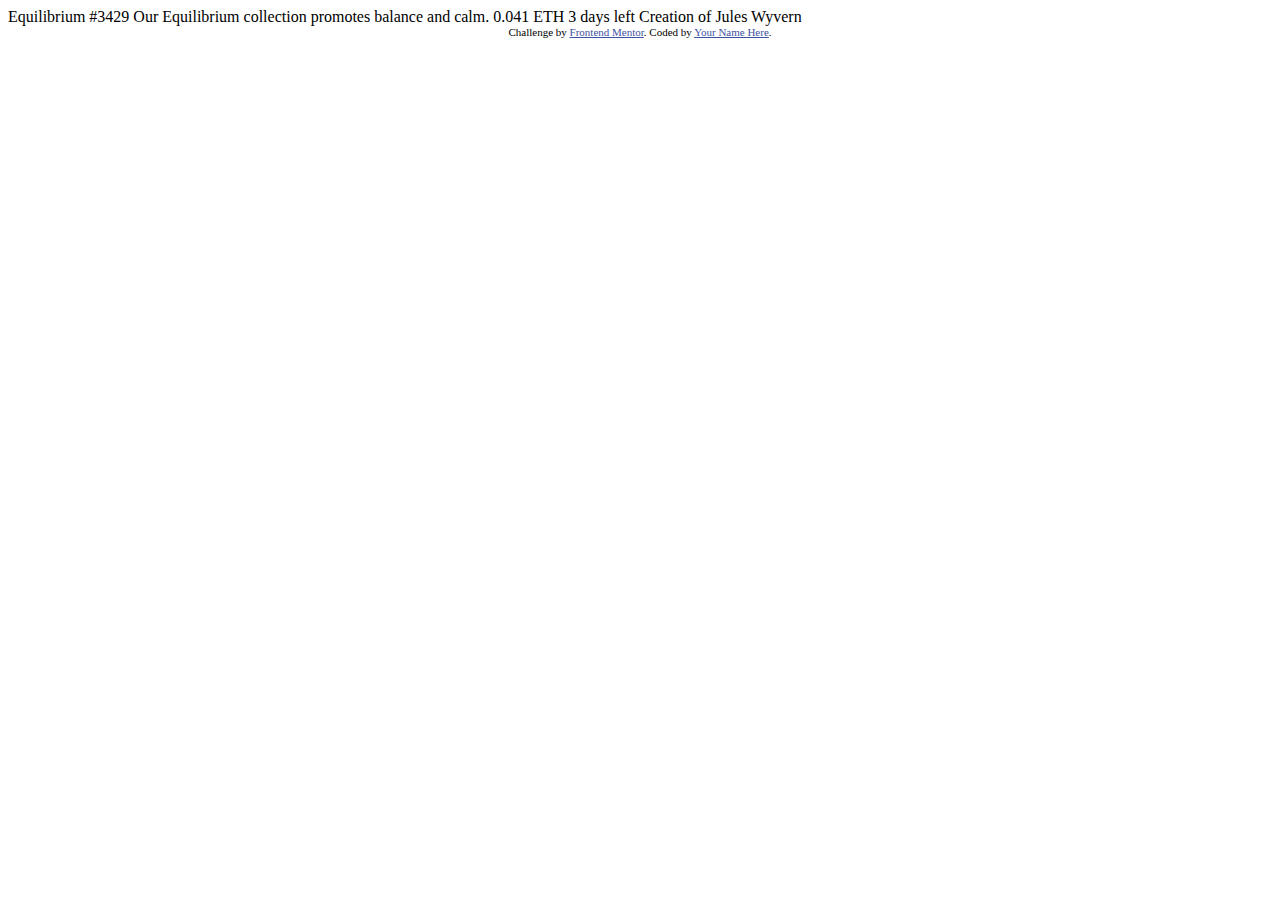
==== index.html @ 6b6db4e9 "init" ====
<!DOCTYPE html>
<html lang="en">
<head>
  <meta charset="UTF-8">
  <meta name="viewport" content="width=device-width, initial-scale=1.0"> <!-- displays site properly based on user's device -->

  <link rel="icon" type="image/png" sizes="32x32" href="./images/favicon-32x32.png">
  
  <title>Frontend Mentor | NFT preview card component</title>

  <!-- Feel free to remove these styles or customise in your own stylesheet 👍 -->
  <style>
    .attribution { font-size: 11px; text-align: center; }
    .attribution a { color: hsl(228, 45%, 44%); }
  </style>
</head>
<body>

  Equilibrium #3429

  Our Equilibrium collection promotes balance and calm.

  0.041 ETH
  3 days left
  
  Creation of Jules Wyvern

  <div class="attribution">
    Challenge by <a href="https://www.frontendmentor.io?ref=challenge" target="_blank">Frontend Mentor</a>. 
    Coded by <a href="#">Your Name Here</a>.
  </div>
</body>
</html>
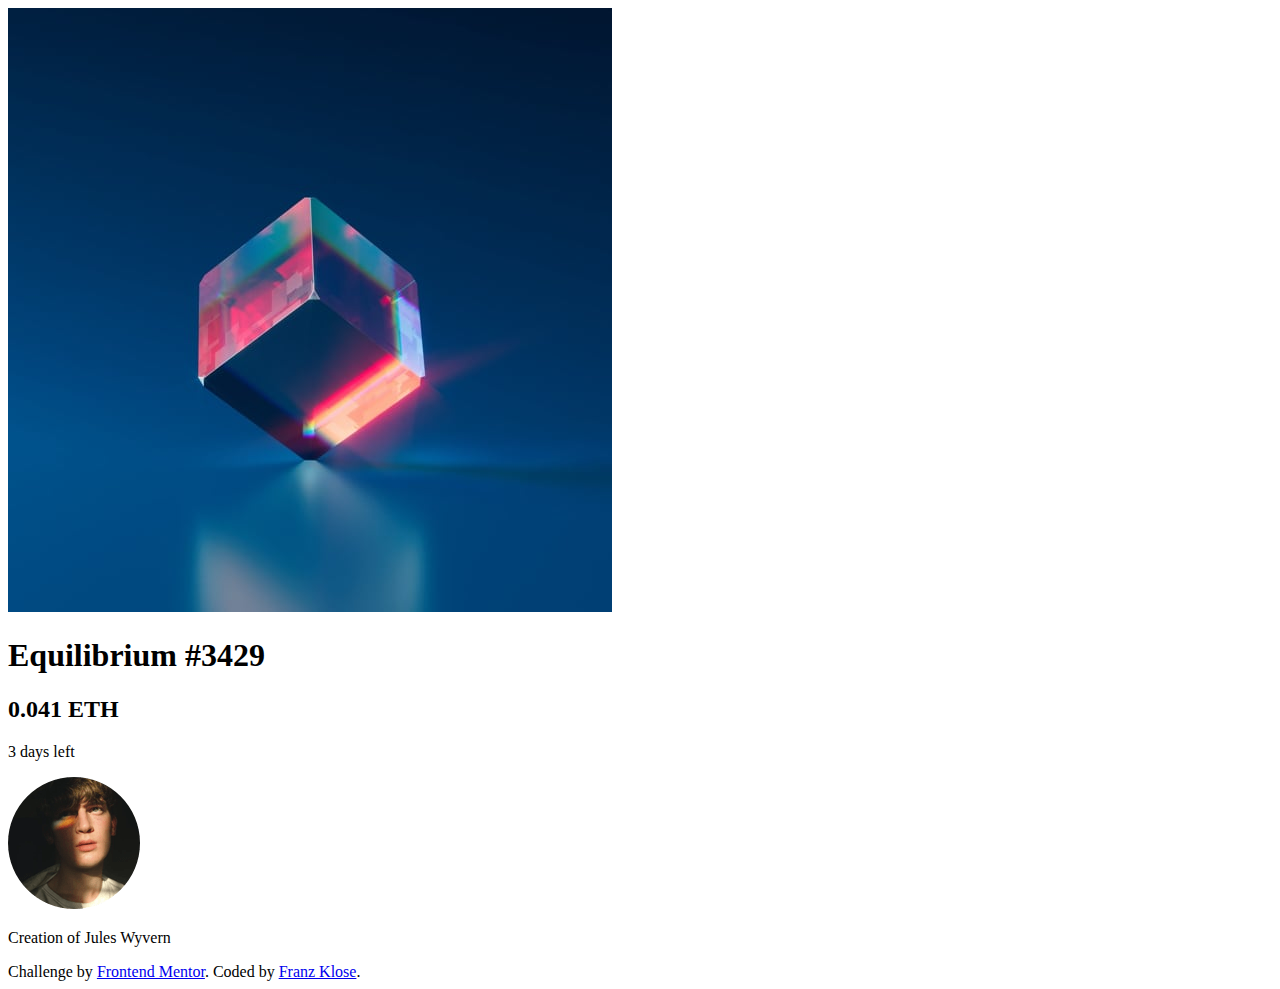
==== commit 9782684a: "added a card and edit the text" ====
--- a/index.html
+++ b/index.html
@@ -5,29 +5,80 @@
   <meta name="viewport" content="width=device-width, initial-scale=1.0"> <!-- displays site properly based on user's device -->
 
   <link rel="icon" type="image/png" sizes="32x32" href="./images/favicon-32x32.png">
+  <link rel="stylesheet" href="style.css">
+
+  <link rel="preconnect" href="https://fonts.googleapis.com">
+  <link rel="preconnect" href="https://fonts.gstatic.com" crossorigin>
+  <link href="https://fonts.googleapis.com/css2?family=Outfit:wght@300;400;600&display=swap" rel="stylesheet">
   
   <title>Frontend Mentor | NFT preview card component</title>
 
-  <!-- Feel free to remove these styles or customise in your own stylesheet 👍 -->
-  <style>
-    .attribution { font-size: 11px; text-align: center; }
-    .attribution a { color: hsl(228, 45%, 44%); }
-  </style>
 </head>
-<body>
+<body class="body">
+  
+  <div class="container">
+    <div class="item">
+      <div class="image">
+        <img  src="images/image-equilibrium.jpg" alt="EthPic">
+      </div>
+    </div>
+    <div class="item">
+      <h1 class="username">
+        Equilibrium #3429
+      </h1>
+    </div>
+    <div class="amountText">
+      <h2>
+        0.041 ETH
+      </h2>
+    </div>
+    <div class="item">
+      <p>
+        3 days left
+      </p>
+    </div>
+    <div class="item">
+      <!-- LINE -->
+    </div>
+    <div class="item">
+      <img class="user-image" src="images/image-avatar.png" alt="UserPic">
+          <p>
+            Creation of Jules Wyvern
+          </p>
+    </div>
+  </div>
 
-  Equilibrium #3429
 
-  Our Equilibrium collection promotes balance and calm.
-
-  0.041 ETH
-  3 days left
-  
-  Creation of Jules Wyvern
+<!--
+  <div class="container">
+    <div class="row">
+      <div class="colum" >
+        <img class="image" src="images/image-equilibrium.jpg" alt="EthPic">
+      </div>
+        <div class="colum" >
+          <h1 class="username"><b>Equilibrium #3429</b></h1>
+        </div>
+        <div class="colum" >
+          <p class="text">Our Equilibrium collection promotes balance and calm.</p>
+        </div>
+        <div class="colum" >
+          <h2 class="amount" >0.041 ETH</h2>
+          <p class="time-amount" >3 days left</p>
+        </div>
+        <div class="colum" >
+          <!-- LINE --/>
+        </div>
+        <div class="colum" >
+          <img class="user-image" src="images/image-avatar.png" alt="UserPic">
+          <p>Creation of Jules Wyvern</p>
+        </div>
+    </div>
+  </div>
+  -->
 
   <div class="attribution">
     Challenge by <a href="https://www.frontendmentor.io?ref=challenge" target="_blank">Frontend Mentor</a>. 
-    Coded by <a href="#">Your Name Here</a>.
+    Coded by <a href="#">Franz Klose</a>.
   </div>
 </body>
 </html>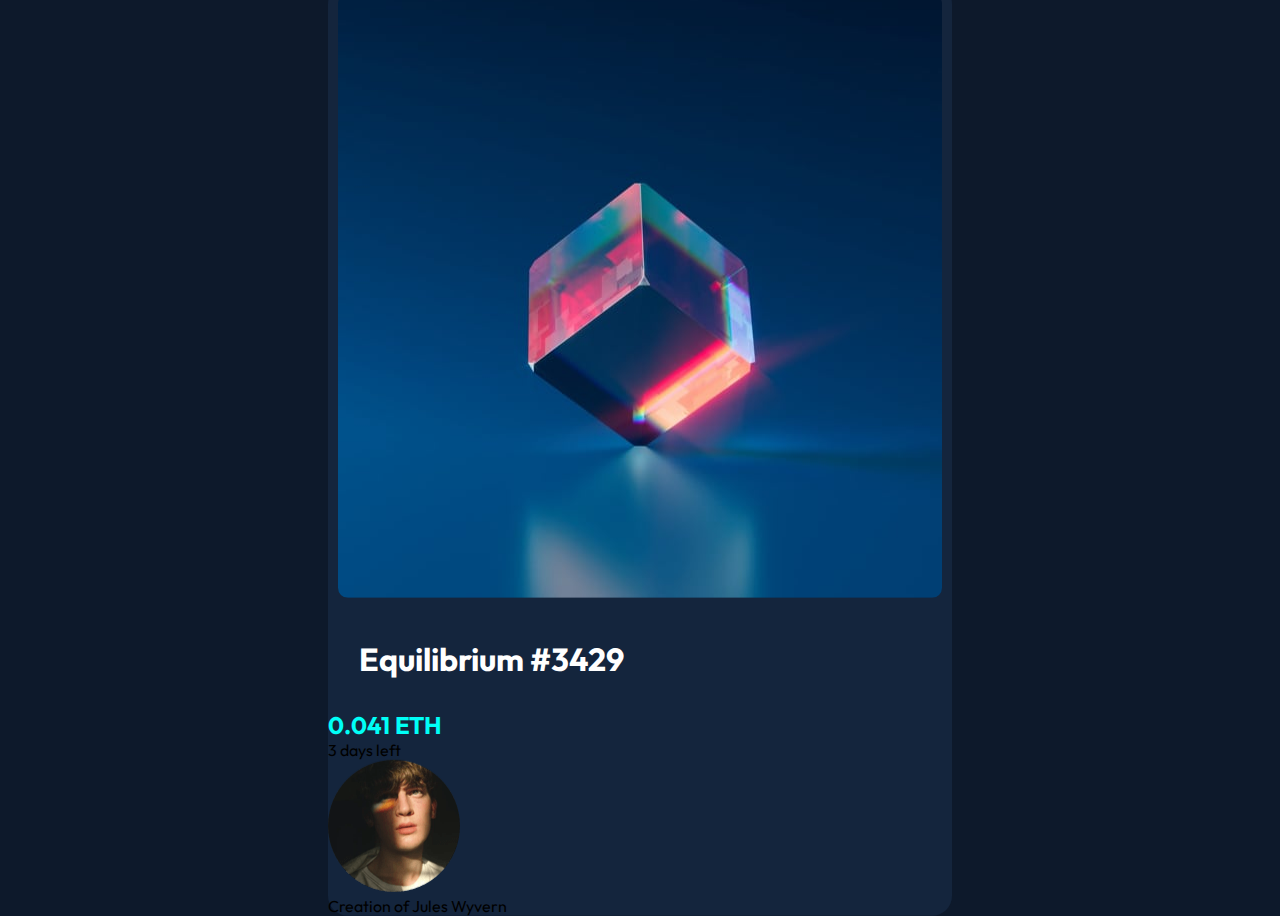
==== commit 63031590: "div gelöscht" ====
--- a/index.html
+++ b/index.html
@@ -17,11 +17,7 @@
 <body class="body">
   
   <div class="container">
-    <div class="item">
-      <div class="image">
-        <img  src="images/image-equilibrium.jpg" alt="EthPic">
-      </div>
-    </div>
+    <img class="image" src="images/image-equilibrium.jpg" alt="EthPic">
     <div class="item">
       <h1 class="username">
         Equilibrium #3429
--- a/style.css
+++ b/style.css
@@ -0,0 +1,54 @@
+
+*{
+    margin: 0;
+    padding: 0;
+    font-family: 'Outfit', sans-serif;
+}
+
+:root {
+    --primary-color-text: hsl(215, 51%, 70%);    /* primary color for text */
+    --secondary-color-text: hsl(178, 100%, 50%); /* secondary color for text */
+
+    --primary-color-background: hsl(217, 54%, 11%); /* secondary color for text */
+    --primary-color-background-card : hsl(216, 50%, 16%); /* secondary color for text */
+    --color-line: hsl(216, 50%, 16%); /* secondary color for text */
+    --white: hsl(0, 0%, 100%); /* secondary color for text */
+}
+  
+
+.body{
+    background-color: var(--primary-color-background);
+}
+.container{
+    
+    position: absolute;
+    top: 50%;
+    left: 50%;
+    transform: translate(-50%, -50%);
+    background-color: var(--primary-color-background-card);
+    border-radius: 20px;
+    display: flex;
+    flex-direction: column;
+    justify-content: center;
+}
+
+.image{
+    padding: 10px;
+    border-radius: 20px;
+}
+.username{
+    padding:5%;
+    color: var(--white);
+}
+.amountText{
+    color: var(--secondary-color-text);
+
+}
+
+.attribution{
+    color: var(--white);
+    font-size: 11px; text-align: center;
+}
+.attribution a {
+     color: var(--secondary-color-text); 
+}
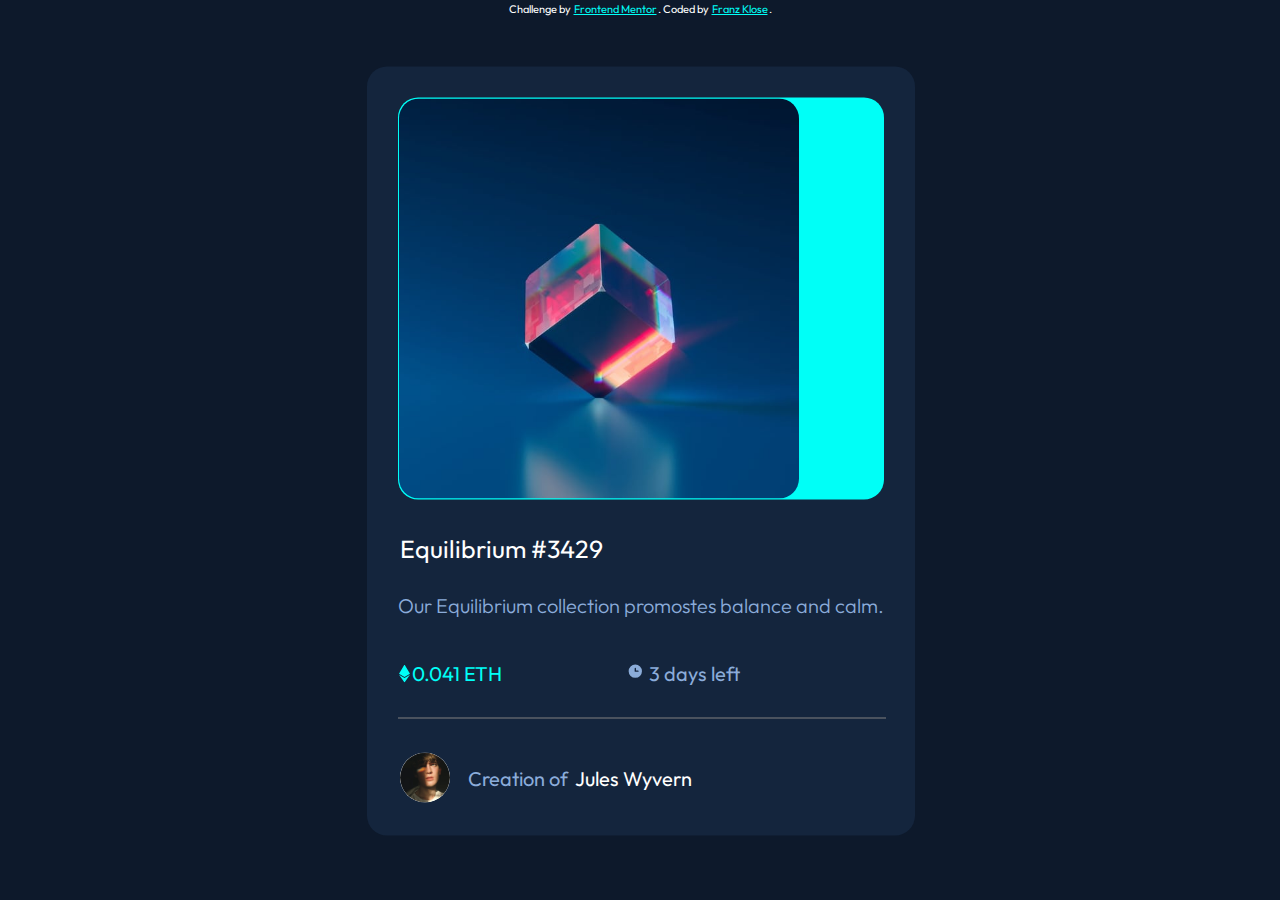
==== commit b3b99951: "new stuff" ====
--- a/index.html
+++ b/index.html
@@ -17,30 +17,65 @@
 <body class="body">
   
   <div class="container">
-    <img class="image" src="images/image-equilibrium.jpg" alt="EthPic">
-    <div class="item">
-      <h1 class="username">
-        Equilibrium #3429
-      </h1>
+
+    <div class="image-container">
+      <img class="image" src="images/image-equilibrium.jpg" alt="EthPic"> 
+
+      <svg class="overlay-svg" width="48" height="48" xmlns="http://www.w3.org/2000/svg" >
+        <g fill="none" fill-rule="evenodd"><path d="M0 0h48v48H0z"/>
+          <path d="M24 9C14 9 5.46 15.22 2 24c3.46 8.78 12 15 22 15 10.01 0 18.54-6.22 22-15-3.46-8.78-11.99-15-22-15Zm0 25c-5.52 0-10-4.48-10-10s4.48-10 10-10 10 4.48 10 10-4.48 10-10 10Zm0-16c-3.31 0-6 2.69-6 6s2.69 6 6 6 6-2.69 6-6-2.69-6-6-6Z" fill="#FFF" fill-rule="nonzero"/>
+        </g>
+      </svg>
     </div>
-    <div class="amountText">
-      <h2>
+    
+    <div class="equilibrium">
+      <div class="mainDiv">
+        <span class="textWhite textTitel">
+          Equilibrium #3429
+        </span>
+      </div>
+    </div>
+    
+
+      <span class="textPrimary textMain">
+        Our Equilibrium collection promostes balance and calm.
+      </span>
+
+    <div class="amountDiv">
+
+      <img src="images/icon-ethereum.svg" alt="ethereum icon"/>
+
+      <span class="textSecondary">
         0.041 ETH
-      </h2>
+      </span>
+
+      <span class="textPrimary textTime">
+
+        <svg width="17" height="17" xmlns="http://www.w3.org/2000/svg">
+          <path d="M8.305 2.007a6.667 6.667 0 1 0 0 13.334 6.667 6.667 0 0 0 0-13.334Zm2.667 7.334H8.305a.667.667 0 0 1-.667-.667V6.007a.667.667 0 0 1 1.334 0v2h2a.667.667 0 0 1 0 1.334Z" fill="#8BACD9"/>
+        </svg>
+
+        3 days left
+
+      </span>
+
     </div>
-    <div class="item">
-      <p>
-        3 days left
-      </p>
-    </div>
-    <div class="item">
-      <!-- LINE -->
-    </div>
-    <div class="item">
-      <img class="user-image" src="images/image-avatar.png" alt="UserPic">
-          <p>
-            Creation of Jules Wyvern
-          </p>
+
+    <div class="hLine"></div>
+
+    <div class="accDiv">
+      
+      <div class="acc-image-container">
+        <img class="accImage" src="images/image-avatar.png" alt="UserPic">
+      </div>
+      <span class="textPrimary textCreation">
+        Creation of 
+      </span>
+      <div class="mainDiv">
+        <span class="textWhite" style="padding-left: 4px;">
+          Jules Wyvern
+        </span>
+      </div>
     </div>
   </div>
 
--- a/style.css
+++ b/style.css
@@ -1,6 +1,6 @@
 
 *{
-    margin: 0;
+    margin: 1px;
     padding: 0;
     font-family: 'Outfit', sans-serif;
 }
@@ -20,7 +20,7 @@
     background-color: var(--primary-color-background);
 }
 .container{
-    
+    padding: 30px;
     position: absolute;
     top: 50%;
     left: 50%;
@@ -33,17 +33,110 @@
 }
 
 .image{
-    padding: 10px;
+    width: 100%;
+    max-width: 400px;
+    min-width: 300px;
     border-radius: 20px;
 }
-.username{
-    padding:5%;
+
+.textPrimary{
+    color: var(--primary-color-text);
+}
+
+.textTime{
+    padding-left: 25%; 
+}
+
+.textTitel{
+    font-size: 25px;
+    font-weight: 400;
+}
+
+.textMain{
+    font-size: 20px;
+    font-weight: 300; 
+    padding-top: 25px;
+}
+
+.textWhite{
     color: var(--white);
 }
-.amountText{
+
+.textSecondary{
     color: var(--secondary-color-text);
+}
 
+.textCreation{
+    padding-left: 3%;
 }
+
+.accImage{
+    
+    background-color: white;
+    border-radius: 50%;
+    width: 50px;
+    height: 50px;
+}
+
+.amountDiv{
+    display: flex;
+    justify-content: left;
+    align-items: center;
+    padding-top: 40px;
+    font-size: 20px;
+}
+
+.accDiv{
+    display: flex;
+    justify-content: left;
+    align-items: center;
+    padding-top: 30px;
+    font-size: 20px;
+}
+
+.hLine {
+    margin-top: 30px;
+    width: 100%;
+    height: 1px;
+    background: gray;
+}
+
+.image-container {
+    position: relative;
+    display: flex;
+    background: var(--secondary-color-text);
+    border-radius: 20px;
+}
+
+.acc-image-container{
+    display: flex;
+}
+
+  .overlay-svg {
+    position: absolute;
+    top: 50%;
+    left: 50%;
+    transform: translate(-50%, -50%); 
+    opacity: 0;
+    transition: opacity 0.3s ease-in-out;
+  }
+
+  .image-container:hover .overlay-svg {
+    opacity: 1;
+  }
+
+
+  .equilibrium{
+    padding-top: 30px;
+  }
+
+  .mainDiv:hover .textWhite{
+    color: var(--secondary-color-text);
+  }
+
+  .image-container:hover .image {
+    opacity: 0.5;
+  }
 
 .attribution{
     color: var(--white);
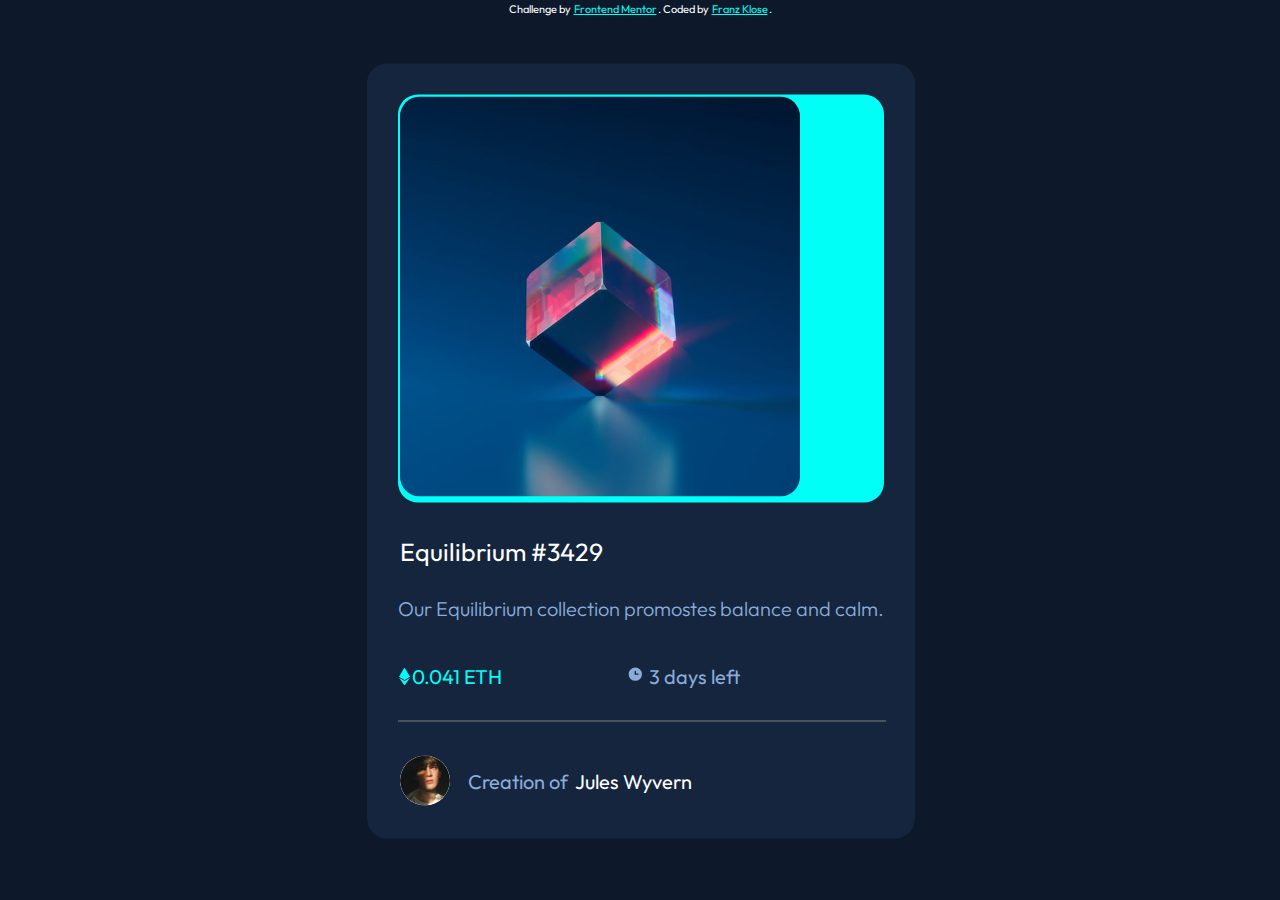
==== commit 30ee6634: "fixed color hover" ====
--- a/index.html
+++ b/index.html
@@ -19,13 +19,14 @@
   <div class="container">
 
     <div class="image-container">
-      <img class="image" src="images/image-equilibrium.jpg" alt="EthPic"> 
-
-      <svg class="overlay-svg" width="48" height="48" xmlns="http://www.w3.org/2000/svg" >
-        <g fill="none" fill-rule="evenodd"><path d="M0 0h48v48H0z"/>
-          <path d="M24 9C14 9 5.46 15.22 2 24c3.46 8.78 12 15 22 15 10.01 0 18.54-6.22 22-15-3.46-8.78-11.99-15-22-15Zm0 25c-5.52 0-10-4.48-10-10s4.48-10 10-10 10 4.48 10 10-4.48 10-10 10Zm0-16c-3.31 0-6 2.69-6 6s2.69 6 6 6 6-2.69 6-6-2.69-6-6-6Z" fill="#FFF" fill-rule="nonzero"/>
-        </g>
-      </svg>
+      <div class="backgroundColor">
+        <img class="image" src="images/image-equilibrium.jpg" alt="EthPic"> 
+        <svg class="overlay-svg" width="48" height="48" xmlns="http://www.w3.org/2000/svg" >
+          <g fill="none" fill-rule="evenodd"><path d="M0 0h48v48H0z"/>
+            <path d="M24 9C14 9 5.46 15.22 2 24c3.46 8.78 12 15 22 15 10.01 0 18.54-6.22 22-15-3.46-8.78-11.99-15-22-15Zm0 25c-5.52 0-10-4.48-10-10s4.48-10 10-10 10 4.48 10 10-4.48 10-10 10Zm0-16c-3.31 0-6 2.69-6 6s2.69 6 6 6 6-2.69 6-6-2.69-6-6-6Z" fill="#FFF" fill-rule="nonzero"/>
+          </g>
+        </svg>
+      </div>
     </div>
     
     <div class="equilibrium">
@@ -71,7 +72,7 @@
       <span class="textPrimary textCreation">
         Creation of 
       </span>
-      <div class="mainDiv">
+      <div class="mainDiv2">
         <span class="textWhite" style="padding-left: 4px;">
           Jules Wyvern
         </span>
